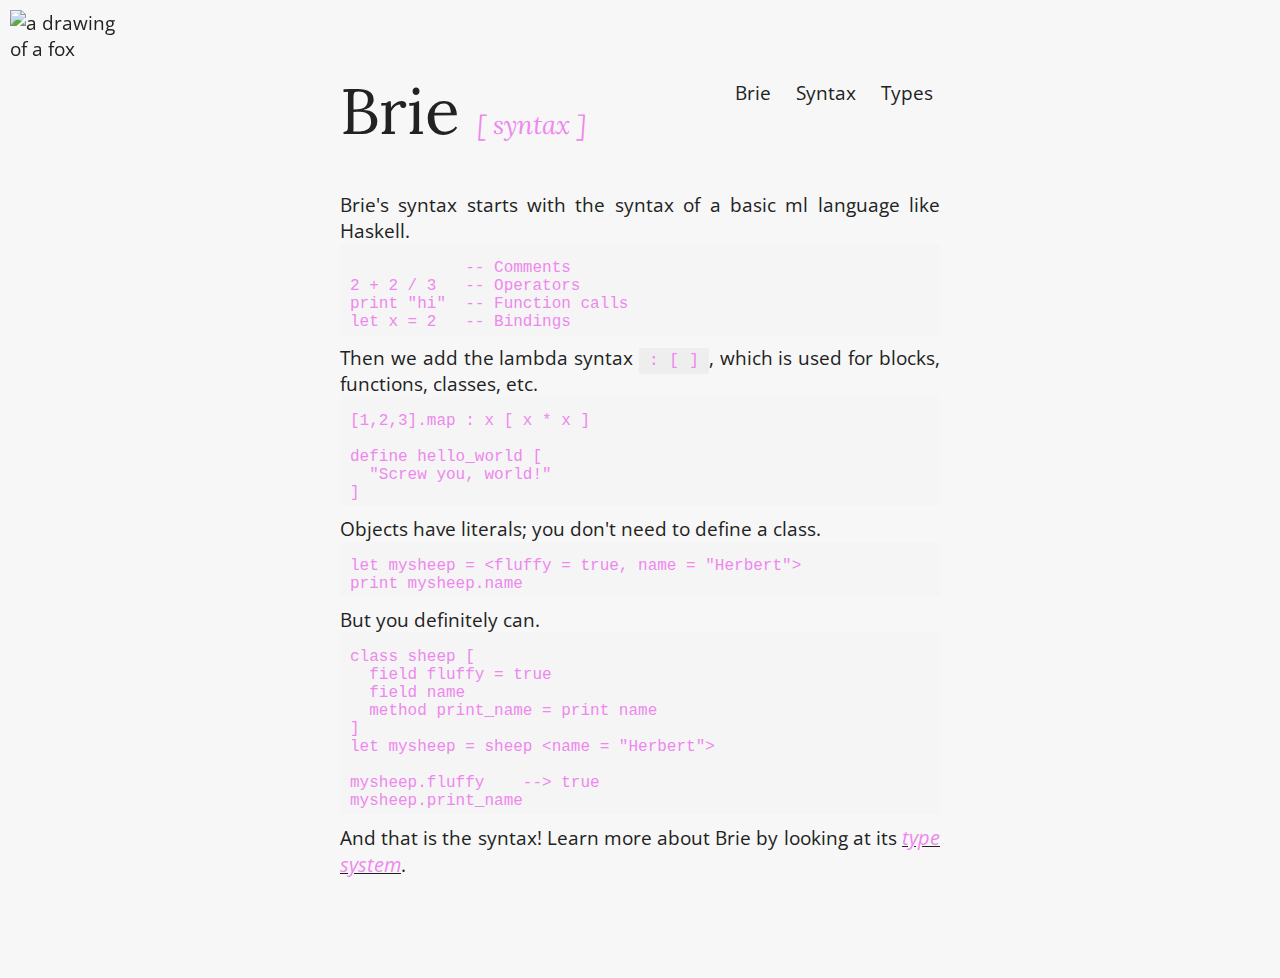
==== design/syntax.html @ b1f5e907 "New site" ====
<!DOCTYPE html PUBLIC "-//W3C//DTD XHTML 1.0 Transitional//EN" "http://www.w3.org/TR/xhtml1/DTD/xhtml1-transitional.dtd">
<html xmlns="http://www.w3.org/1999/xhtml">
<head>
  <meta http-equiv="Content-Type" content="text/html; charset=utf-8" />
  <meta http-equiv="Content-Style-Type" content="text/css" />
  <meta name="generator" content="pandoc" />
  <title></title>
  <style type="text/css">code{white-space: pre;}</style>
  <link rel="stylesheet" href="style.css" type="text/css" />
  
  
  <ul id='nav'>
    <li><a href='./brie.html'>Brie</a></li>
    <li><a href='./syntax.html'>Syntax</a></li>
    <li><a href='./types.html'>Types</a></li>
  </ul>
  
  
  <a href='#' style='cursor:default'/><img src="./fox.gif" alt="a drawing of a fox" id='fox' /></a>
</head>
<body>
<h1 id="brie-syntax">Brie <em>[ syntax ]</em></h1>
<p>Brie's syntax starts with the syntax of a basic ml language like Haskell.</p>
<pre><code>            -- Comments
2 + 2 / 3   -- Operators
print &quot;hi&quot;  -- Function calls
let x = 2   -- Bindings</code></pre>
<p>Then we add the lambda syntax <code>: [ ]</code>, which is used for blocks, functions, classes, etc.</p>
<pre><code>[1,2,3].map : x [ x * x ]

define hello_world [
  &quot;Screw you, world!&quot;
]</code></pre>
<p>Objects have literals; you don't need to define a class.</p>
<pre><code>let mysheep = &lt;fluffy = true, name = &quot;Herbert&quot;&gt;
print mysheep.name</code></pre>
<p>But you definitely can.</p>
<pre><code>class sheep [
  field fluffy = true
  field name
  method print_name = print name
]
let mysheep = sheep &lt;name = &quot;Herbert&quot;&gt;

mysheep.fluffy    --&gt; true
mysheep.print_name</code></pre>
<p>And that is the syntax! Learn more about Brie by looking at its <a href="./types.html"><em>type system</em></a>.</p>
</body>
</html>
---- design/style.css ----
@import url('https://fonts.googleapis.com/css?family=Lora|Open+Sans');

* {
  padding: 0;
  margin: 0;
  
}

body { 
  overflow-y:scroll;
  background: #f7f7f7;
  font-family: 'Open Sans', sans-serif;
  margin:auto;
  padding: 0px 30px;
  margin-top:50px;
  margin-bottom:40px;
  max-width:600px;
  font-size: 19px;
  padding-bottom:40px;
  position: relative;
  color: #222;
}

h1, h2, h3, h4, h5, h6 {
  font-size: 26px;
  font-weight: normal;
  font-family: 'Lora', Times, serif;
  padding-top:20px;
}

img#fox {
  /* display:none; */
  width:110px;
  position: fixed;
  left: 10px;;
  top:10px;
}

a {
  color: #222;
}

a:hover {
  color: #e8e;
}


h1 {
  font-size: 64px;
  padding-bottom: 30px;
}

h1 em {
  font-size: 26px;
}

h2 {
  font-size:30px;
  /* font-weight: bold; */
  /* text-decoration: underline; */
}

p {
  padding-top:10px;
  text-align: justify;
}

em {
  color: #e8e;
  font-size: 20px;
}

#nav {
  text-align: right;
  float: right;
  padding-right: 30px;
  padding-top:30px;
}

#nav li {
  display: inline;
}

#nav li a {
  text-decoration: none;
  color: #222;
  padding-right: 10px;
  padding-left: 10px;
  position:relative;
  right: -15%;
}

#nav li a:hover {
  color: #e8e;
}

code {
  background-color: #eee;
  border-radius: 2px;
  padding: 4px 10px;
  color: #e8e;
  font-size: 16px;
}


pre code {
  display: block;
  white-space: pre-wrap;
  /* background: none; */
  /* border-radius: none; */
  /* padding: none none; */
  background-color: #f5f5f5;
  border-radius: 4px;
  padding-top:15px;
}
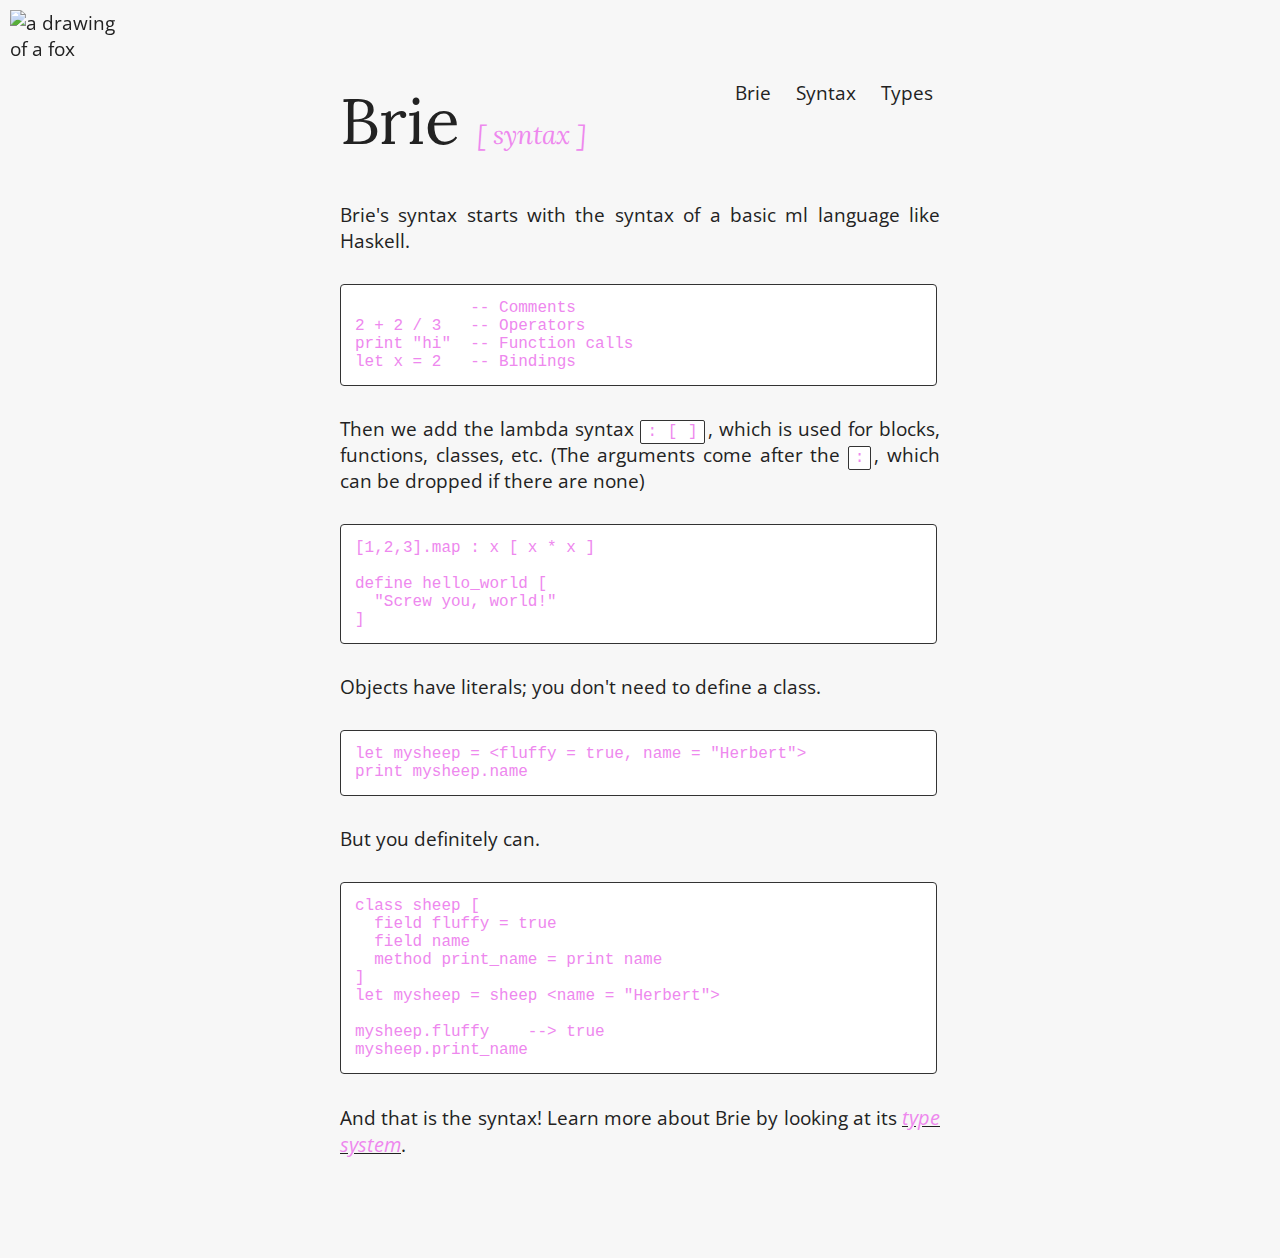
==== commit ee3d80c2: "Tweak website" ====
--- a/design/syntax.html
+++ b/design/syntax.html
@@ -25,7 +25,7 @@
 2 + 2 / 3   -- Operators
 print &quot;hi&quot;  -- Function calls
 let x = 2   -- Bindings</code></pre>
-<p>Then we add the lambda syntax <code>: [ ]</code>, which is used for blocks, functions, classes, etc.</p>
+<p>Then we add the lambda syntax <code>: [ ]</code>, which is used for blocks, functions, classes, etc. (The arguments come after the <code>:</code>, which can be dropped if there are none)</p>
 <pre><code>[1,2,3].map : x [ x * x ]
 
 define hello_world [
--- a/design/style.css
+++ b/design/style.css
@@ -26,7 +26,7 @@
   font-size: 26px;
   font-weight: normal;
   font-family: 'Lora', Times, serif;
-  padding-top:20px;
+  padding-top:30px;
 }
 
 img#fox {
@@ -48,7 +48,7 @@
 
 h1 {
   font-size: 64px;
-  padding-bottom: 30px;
+  margin-bottom:40px;
 }
 
 h1 em {
@@ -62,7 +62,7 @@
 }
 
 p {
-  padding-top:10px;
+  margin-top:20px;
   text-align: justify;
 }
 
@@ -96,11 +96,21 @@
 }
 
 code {
-  background-color: #eee;
+  background-color: white;
+  border: 1px solid #333;
   border-radius: 2px;
-  padding: 4px 10px;
+  padding: 2px 6px;
   color: #e8e;
   font-size: 16px;
+  margin-right:3px;
+}
+
+blockquote {
+  border-left: 3px solid #333;
+  padding-left: 20px;
+  margin-left:10px;
+  padding-bottom:3px;
+  /* specifically for the front page... */
 }
 
 
@@ -110,7 +120,10 @@
   /* background: none; */
   /* border-radius: none; */
   /* padding: none none; */
-  background-color: #f5f5f5;
+  border: 1px solid #333;
+  background-color: white;
   border-radius: 4px;
-  padding-top:15px;
+  padding:14px;
+  margin-top:30px;
+  margin-bottom:30px;
 }
